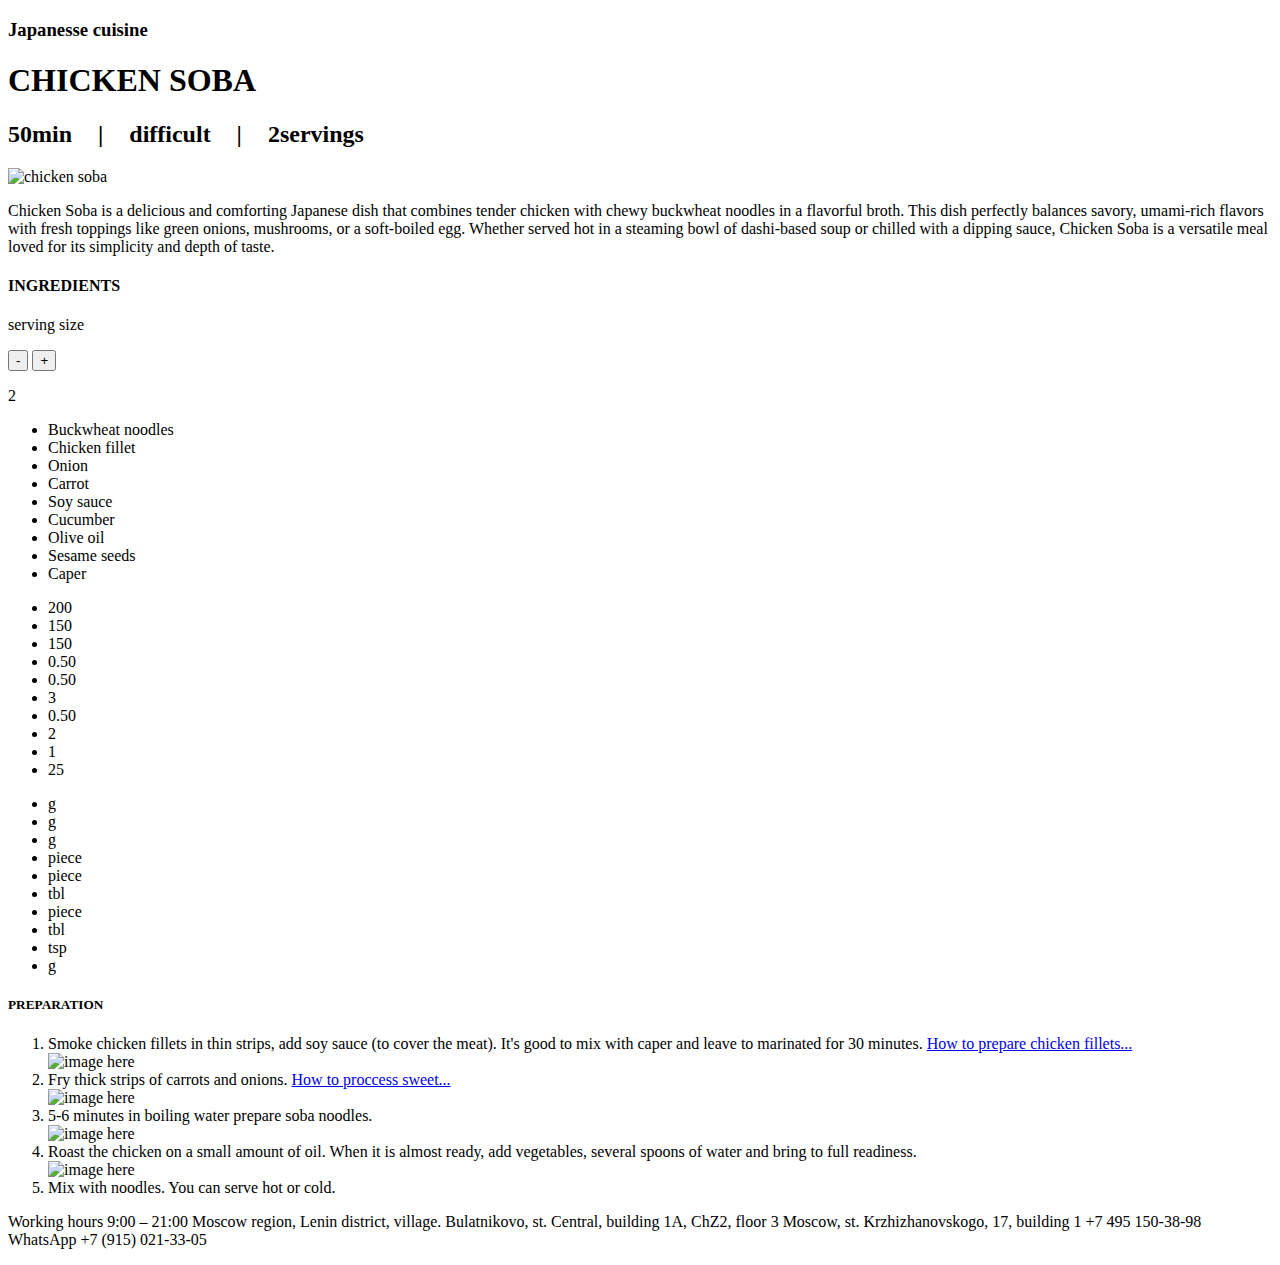
==== src/index.html @ 3eb95b31 "Update index.html" ====
<!DOCTYPE html>
<html lang="en">
<head>
	<meta charset="utf-8">
	<meta http-equiv="X-UA-Compatible" content="IE=edge">
	<meta name="viewport" content="width=device-width, initial-scale=1">
	<meta name="description" content="Chicken Soba is a delicious and comforting Japanese dish that combines tender chicken with chewy buckwheat" />
	<title>My Favorite Recipe</title>
</head>
<body>
	<h3>Japanesse cuisine</h3> <!-- This is not the main headline. I want this tertiary headline to appear above the main title but in a smaller size.-->
	<h1>CHICKEN SOBA</h1>
	<h2 style="word-spacing: 20px;"> 50min | difficult | 2servings </h2>
	<img src="https://img.hellofresh.com/f_auto,fl_lossy,q_auto,w_1200/hellofresh_s3/image/chicken-and-soba-noodle-salad-16a0a218.jpg" alt="chicken soba" width = "300" height="200">
		<p>Chicken Soba is a delicious and comforting Japanese dish that combines 
		tender chicken with chewy buckwheat noodles in a flavorful broth. 
		This dish perfectly balances savory, umami-rich flavors with fresh toppings 
		like green onions, mushrooms, or a soft-boiled egg. 
		Whether served hot in a steaming bowl of dashi-based soup or chilled with 
		a dipping sauce, Chicken Soba is a versatile meal loved for its simplicity 
		and depth of taste. 
		</p> <!-- this additional paragraph was generted with Chat GPT-->
		<h4> INGREDIENTS</h4>
		<p>serving size</p>
		<button> - </button>
		<button> + </button>
		<p> 2 </p> <!-- increasing and decreasing numbers depending on button input-->
		
		<div> <!-- I will use div to put the list of indredients and their amount side by side in css-->
			<ul>
				<li>Buckwheat noodles</li>
				<li>Chicken fillet</li>
				<li>Onion</li>
				<li>Carrot</li>
				<li>Soy sauce </li>
				<li>Cucumber</li>
				<li>Olive oil</li>
				<li>Sesame seeds</li>
				<li>Caper</li>
			</ul>
		</div>

		<div>
			<ul> <!-- I will figure out how to make increasing and decreasing numbers depending on serving size. JavaScript?-->
				<li>200</li>
				<li>150</li>
				<li>150</li>
				<li>0.50</li>
				<li>0.50</li>
				<li>3</li>
				<li>0.50</li>
				<li>2</li>
				<li>1</li>
				<li>25</li>
			</ul>
		</div>

		<div>
			<ul>
				<li>g</li>
				<li>g</li>
				<li>g</li>
				<li>piece</li>
				<li>piece</li>
				<li>tbl</li>
				<li>piece</li>
				<li>tbl</li>
				<li>tsp</li>
				<li>g</li>
			</ul>
		</div>

		<h5>PREPARATION</h5>
		<ol>
			<li>Smoke chicken fillets in thin strips, add soy sauce (to cover the meat). 
				It's good to mix with caper and leave to marinated for 30 minutes. 
				<a href="https://eda.ru/video/ptica-/kak-podgotovit-kurinoe-file-56">How to prepare chicken fillets...</a>
			</li>
			<img src="https://cdn-icons-png.freepik.com/256/9776/9776918.png?semt=ais_hybrid" alt="image here">

				<li>Fry thick strips of carrots and onions.
					<a href="https://eda.ru/video/ovoschi/kak-obrabotat-sladkij-perec-18">How to proccess sweet...</a>
				</li>
				<img src="https://cdn-icons-png.freepik.com/256/9776/9776918.png?semt=ais_hybrid" alt="image here">

					<li>5-6 minutes in boiling water prepare soba noodles.</li>
					<img src="https://cdn-icons-png.freepik.com/256/9776/9776918.png?semt=ais_hybrid" alt="image here">

						<li>Roast the chicken on a small amount of oil. When it is almost ready, add  vegetables, 
							several spoons of water and bring to full readiness.</li>
						<img src="https://cdn-icons-png.freepik.com/256/9776/9776918.png?semt=ais_hybrid" alt="image here">

							<li>Mix with noodles.  You can serve hot or cold.</li>
						</ol>

						<footer>
							<p>
								Working hours  9:00 – 21:00
								Moscow region, Lenin district, village. Bulatnikovo,
								st. Central, building 1A, ChZ2, floor 3
								Moscow, st. Krzhizhanovskogo, 17, building 1
								+7 495 150-38-98
								WhatsApp +7 (915) 021-33-05
							</p>
						</footer>
						
					</body>

				</html>
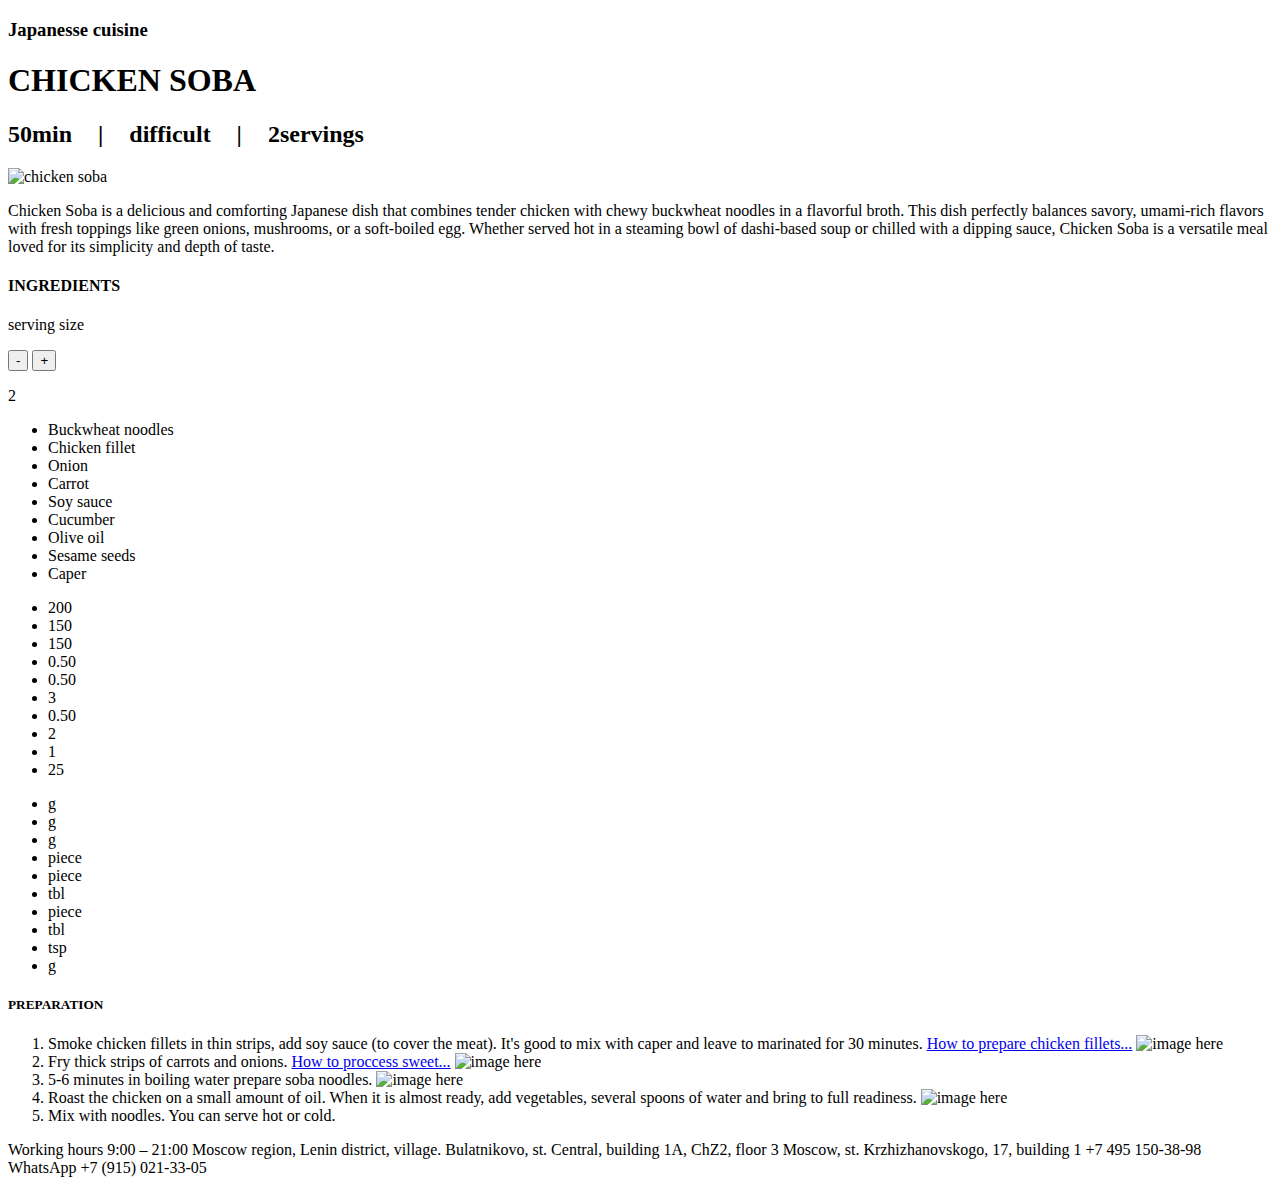
==== commit 4317615e: "fixed errors" ====
--- a/src/index.html
+++ b/src/index.html
@@ -75,21 +75,20 @@
 			<li>Smoke chicken fillets in thin strips, add soy sauce (to cover the meat). 
 				It's good to mix with caper and leave to marinated for 30 minutes. 
 				<a href="https://eda.ru/video/ptica-/kak-podgotovit-kurinoe-file-56">How to prepare chicken fillets...</a>
+				<img src="https://cdn-icons-png.freepik.com/256/9776/9776918.png?semt=ais_hybrid" alt="image here">
 			</li>
-			<img src="https://cdn-icons-png.freepik.com/256/9776/9776918.png?semt=ais_hybrid" alt="image here">
-
 				<li>Fry thick strips of carrots and onions.
 					<a href="https://eda.ru/video/ovoschi/kak-obrabotat-sladkij-perec-18">How to proccess sweet...</a>
+					<img src="https://cdn-icons-png.freepik.com/256/9776/9776918.png?semt=ais_hybrid" alt="image here">
 				</li>
-				<img src="https://cdn-icons-png.freepik.com/256/9776/9776918.png?semt=ais_hybrid" alt="image here">
-
-					<li>5-6 minutes in boiling water prepare soba noodles.</li>
-					<img src="https://cdn-icons-png.freepik.com/256/9776/9776918.png?semt=ais_hybrid" alt="image here">
+					<li>5-6 minutes in boiling water prepare soba noodles.
+						<img src="https://cdn-icons-png.freepik.com/256/9776/9776918.png?semt=ais_hybrid" alt="image here">
+					</li>
 
 						<li>Roast the chicken on a small amount of oil. When it is almost ready, add  vegetables, 
-							several spoons of water and bring to full readiness.</li>
-						<img src="https://cdn-icons-png.freepik.com/256/9776/9776918.png?semt=ais_hybrid" alt="image here">
-
+							several spoons of water and bring to full readiness.
+							<img src="https://cdn-icons-png.freepik.com/256/9776/9776918.png?semt=ais_hybrid" alt="image here">
+						</li>
 							<li>Mix with noodles.  You can serve hot or cold.</li>
 						</ol>
 
@@ -106,4 +105,4 @@
 						
 					</body>
 
-				</html>+				</html>
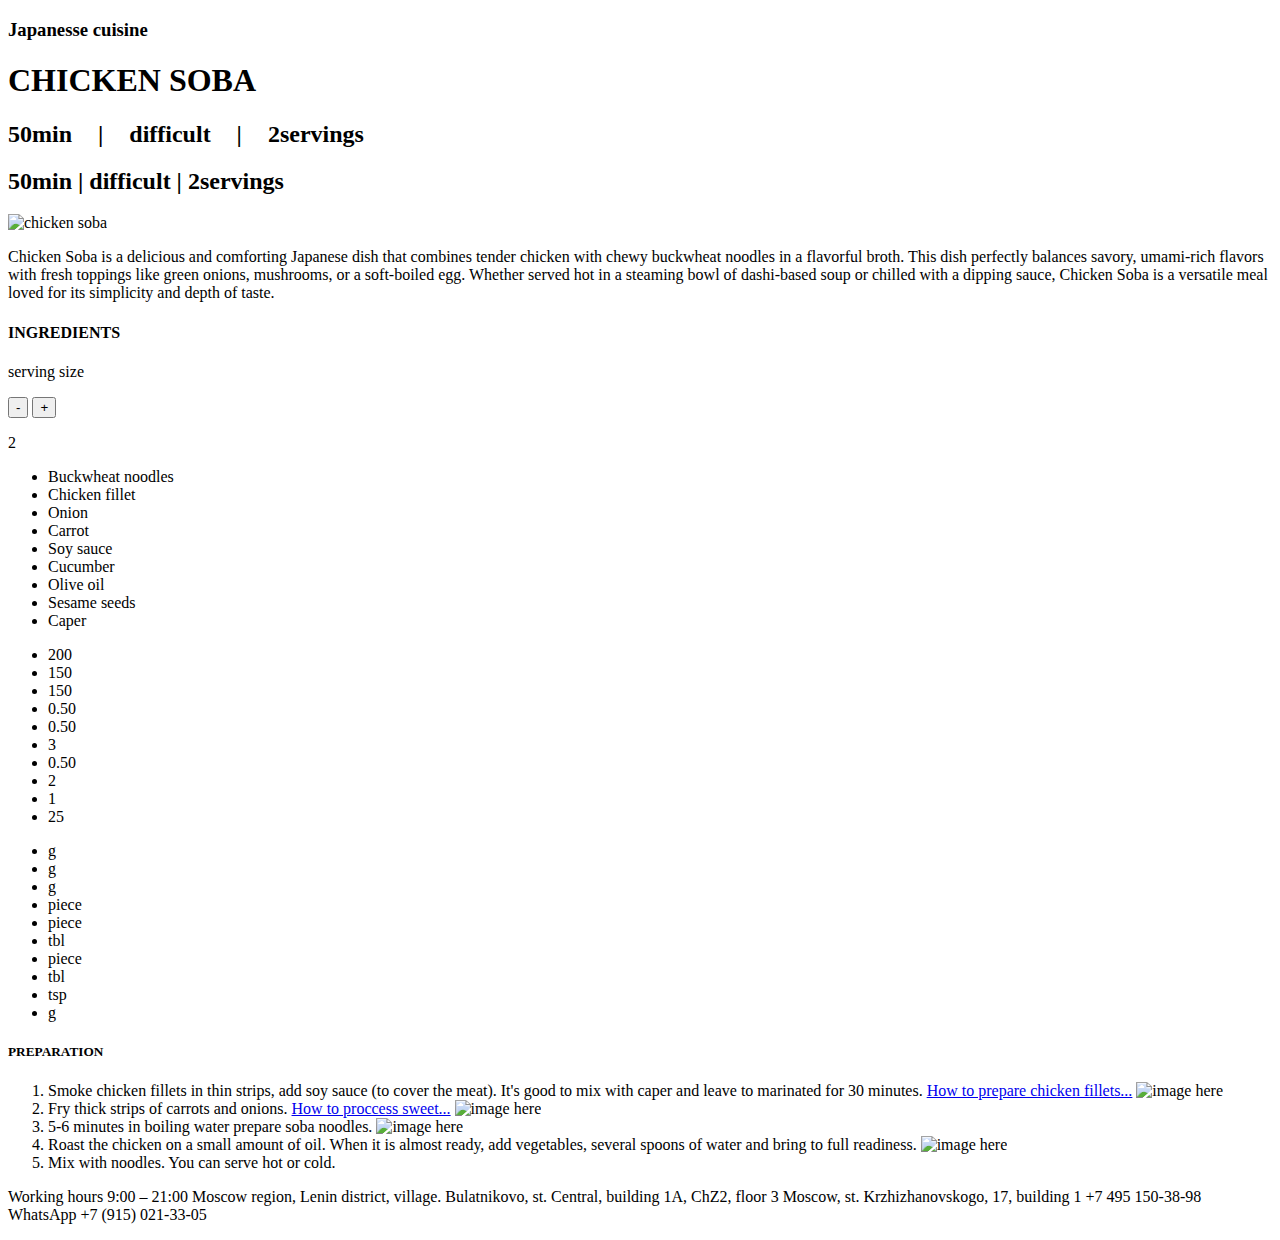
==== commit 0724b493: "css removed" ====
--- a/src/index.html
+++ b/src/index.html
@@ -6,11 +6,13 @@
 	<meta name="viewport" content="width=device-width, initial-scale=1">
 	<meta name="description" content="Chicken Soba is a delicious and comforting Japanese dish that combines tender chicken with chewy buckwheat" />
 	<title>My Favorite Recipe</title>
+	<title>CHICKEN SOBA</title>
 </head>
 <body>
 	<h3>Japanesse cuisine</h3> <!-- This is not the main headline. I want this tertiary headline to appear above the main title but in a smaller size.-->
 	<h1>CHICKEN SOBA</h1>
 	<h2 style="word-spacing: 20px;"> 50min | difficult | 2servings </h2>
+	<h2> 50min | difficult | 2servings </h2>
 	<img src="https://img.hellofresh.com/f_auto,fl_lossy,q_auto,w_1200/hellofresh_s3/image/chicken-and-soba-noodle-salad-16a0a218.jpg" alt="chicken soba" width = "300" height="200">
 		<p>Chicken Soba is a delicious and comforting Japanese dish that combines 
 		tender chicken with chewy buckwheat noodles in a flavorful broth. 
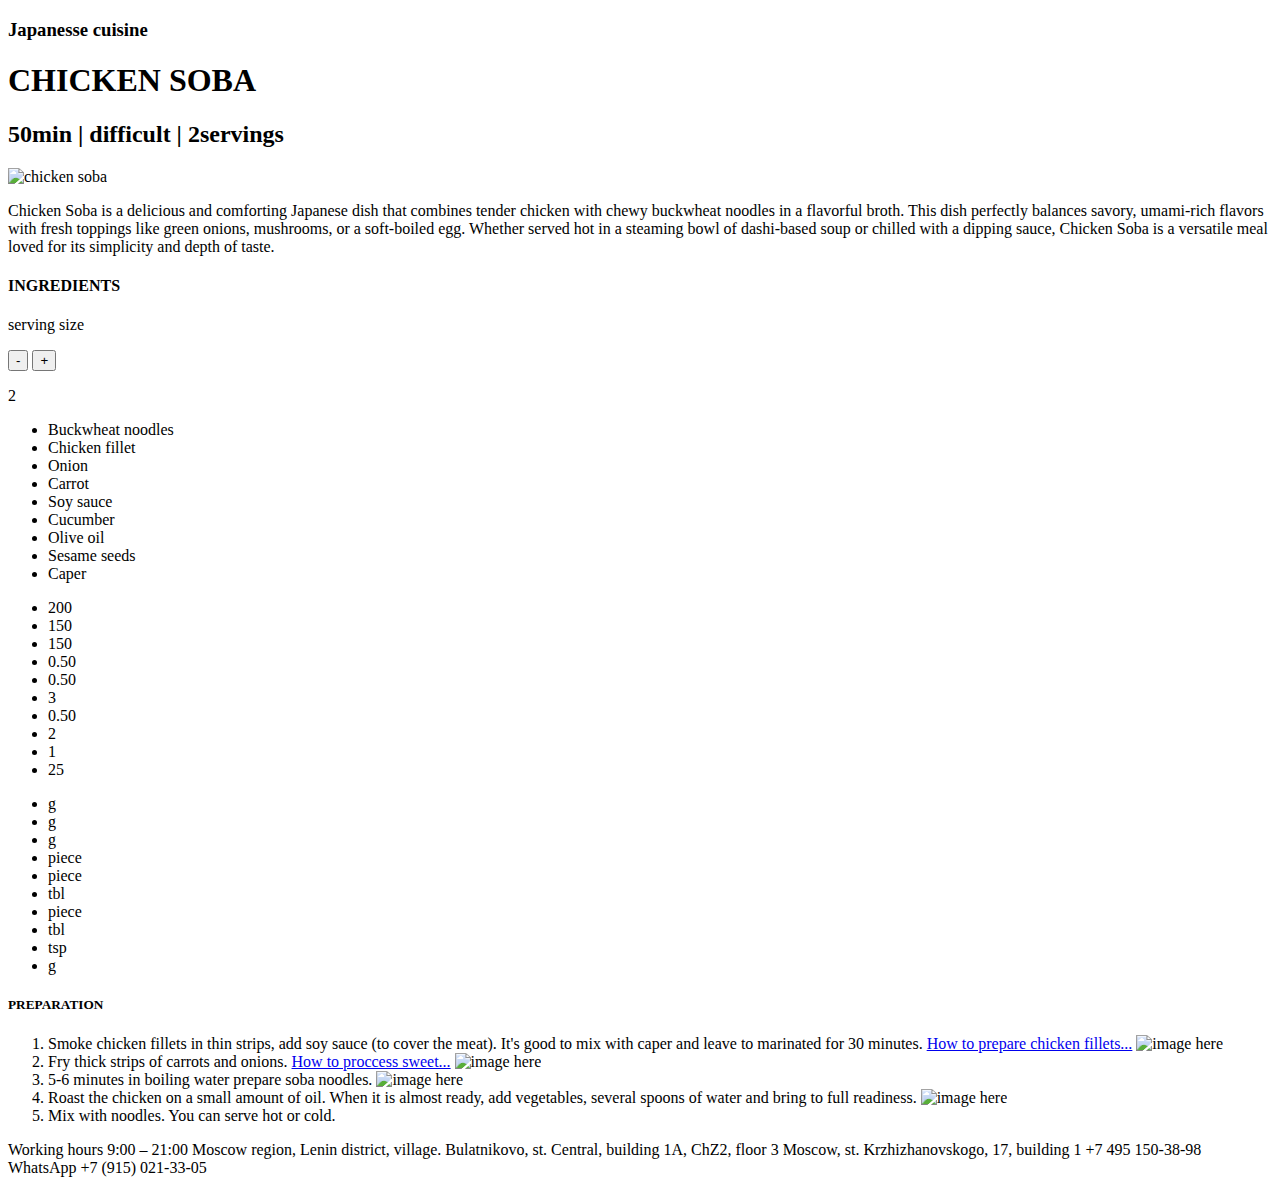
==== commit 77fc42da: "Update index.html" ====
--- a/src/index.html
+++ b/src/index.html
@@ -5,13 +5,11 @@
 	<meta http-equiv="X-UA-Compatible" content="IE=edge">
 	<meta name="viewport" content="width=device-width, initial-scale=1">
 	<meta name="description" content="Chicken Soba is a delicious and comforting Japanese dish that combines tender chicken with chewy buckwheat" />
-	<title>My Favorite Recipe</title>
 	<title>CHICKEN SOBA</title>
 </head>
 <body>
 	<h3>Japanesse cuisine</h3> <!-- This is not the main headline. I want this tertiary headline to appear above the main title but in a smaller size.-->
 	<h1>CHICKEN SOBA</h1>
-	<h2 style="word-spacing: 20px;"> 50min | difficult | 2servings </h2>
 	<h2> 50min | difficult | 2servings </h2>
 	<img src="https://img.hellofresh.com/f_auto,fl_lossy,q_auto,w_1200/hellofresh_s3/image/chicken-and-soba-noodle-salad-16a0a218.jpg" alt="chicken soba" width = "300" height="200">
 		<p>Chicken Soba is a delicious and comforting Japanese dish that combines 
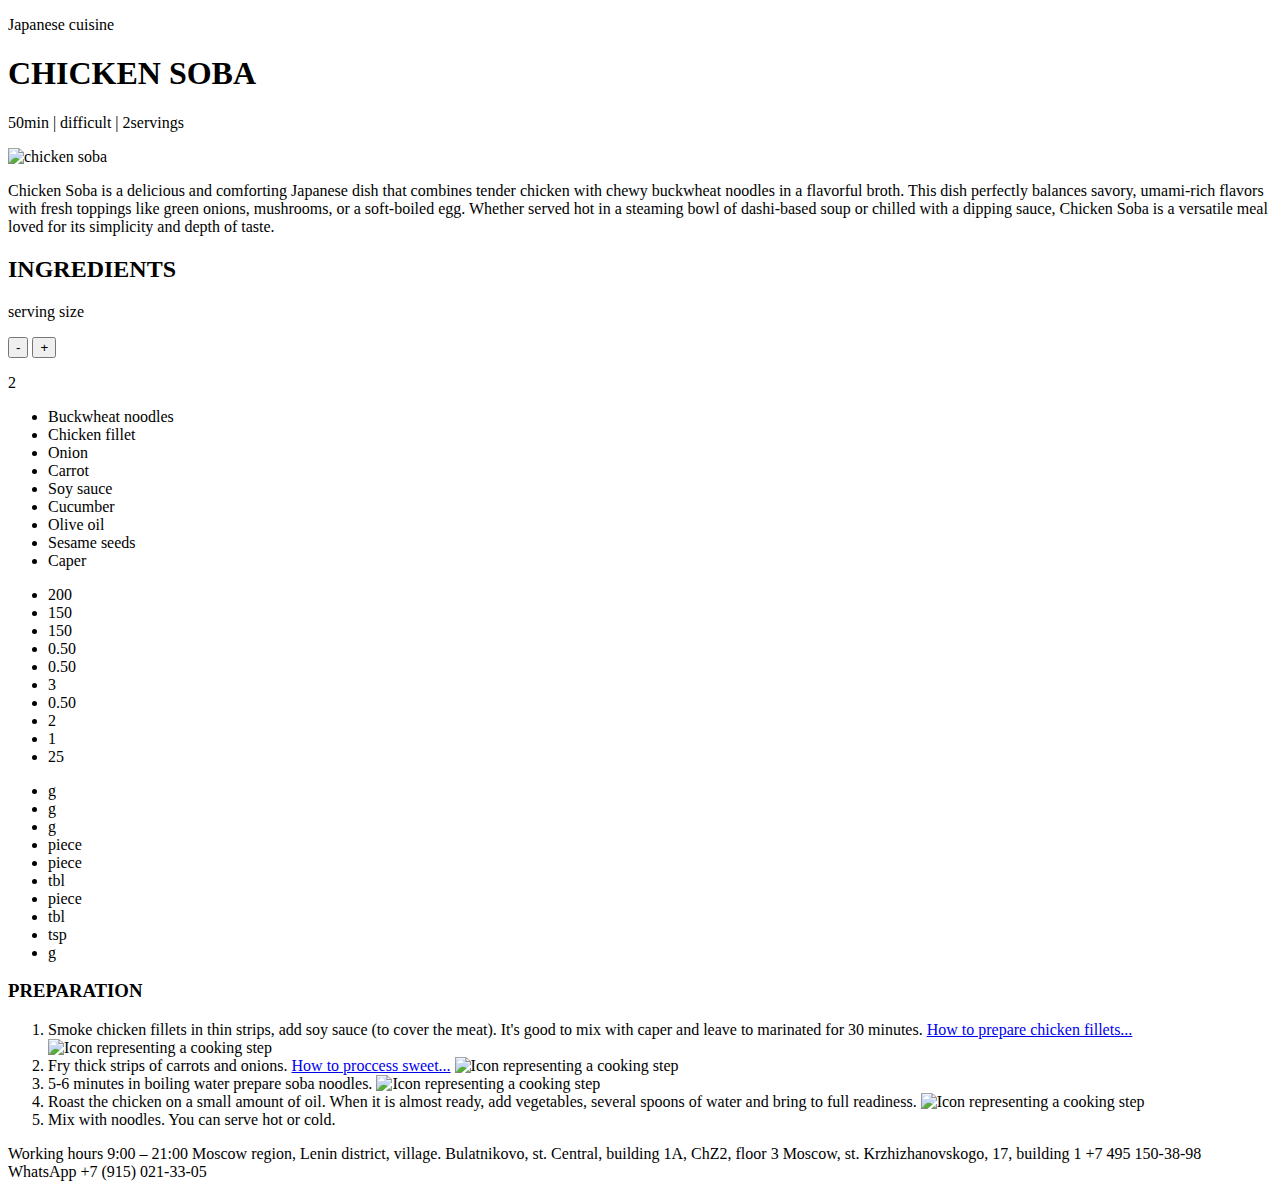
==== commit e1e1e5b2: "Update index.html" ====
--- a/src/index.html
+++ b/src/index.html
@@ -8,9 +8,9 @@
 	<title>CHICKEN SOBA</title>
 </head>
 <body>
-	<h3>Japanesse cuisine</h3> <!-- This is not the main headline. I want this tertiary headline to appear above the main title but in a smaller size.-->
+	<p>Japanese cuisine</p> <!-- This is not the main headline. I want this tertiary headline to appear above the main title but in a smaller size.-->
 	<h1>CHICKEN SOBA</h1>
-	<h2> 50min | difficult | 2servings </h2>
+	<p> 50min | difficult | 2servings </p>
 	<img src="https://img.hellofresh.com/f_auto,fl_lossy,q_auto,w_1200/hellofresh_s3/image/chicken-and-soba-noodle-salad-16a0a218.jpg" alt="chicken soba" width = "300" height="200">
 		<p>Chicken Soba is a delicious and comforting Japanese dish that combines 
 		tender chicken with chewy buckwheat noodles in a flavorful broth. 
@@ -20,7 +20,7 @@
 		a dipping sauce, Chicken Soba is a versatile meal loved for its simplicity 
 		and depth of taste. 
 		</p> <!-- this additional paragraph was generted with Chat GPT-->
-		<h4> INGREDIENTS</h4>
+		<h2> INGREDIENTS</h2>
 		<p>serving size</p>
 		<button> - </button>
 		<button> + </button>
@@ -70,24 +70,24 @@
 			</ul>
 		</div>
 
-		<h5>PREPARATION</h5>
+		<h3>PREPARATION</h3>
 		<ol>
 			<li>Smoke chicken fillets in thin strips, add soy sauce (to cover the meat). 
 				It's good to mix with caper and leave to marinated for 30 minutes. 
 				<a href="https://eda.ru/video/ptica-/kak-podgotovit-kurinoe-file-56">How to prepare chicken fillets...</a>
-				<img src="https://cdn-icons-png.freepik.com/256/9776/9776918.png?semt=ais_hybrid" alt="image here">
+				<img src="https://cdn-icons-png.freepik.com/256/9776/9776918.png?semt=ais_hybrid" alt="Icon representing a cooking step">
 			</li>
 				<li>Fry thick strips of carrots and onions.
 					<a href="https://eda.ru/video/ovoschi/kak-obrabotat-sladkij-perec-18">How to proccess sweet...</a>
-					<img src="https://cdn-icons-png.freepik.com/256/9776/9776918.png?semt=ais_hybrid" alt="image here">
+					<img src="https://cdn-icons-png.freepik.com/256/9776/9776918.png?semt=ais_hybrid" alt="Icon representing a cooking step">
 				</li>
 					<li>5-6 minutes in boiling water prepare soba noodles.
-						<img src="https://cdn-icons-png.freepik.com/256/9776/9776918.png?semt=ais_hybrid" alt="image here">
+						<img src="https://cdn-icons-png.freepik.com/256/9776/9776918.png?semt=ais_hybrid" alt="Icon representing a cooking step">
 					</li>
 
 						<li>Roast the chicken on a small amount of oil. When it is almost ready, add  vegetables, 
 							several spoons of water and bring to full readiness.
-							<img src="https://cdn-icons-png.freepik.com/256/9776/9776918.png?semt=ais_hybrid" alt="image here">
+							<img src="https://cdn-icons-png.freepik.com/256/9776/9776918.png?semt=ais_hybrid" alt="Icon representing a cooking step">
 						</li>
 							<li>Mix with noodles.  You can serve hot or cold.</li>
 						</ol>
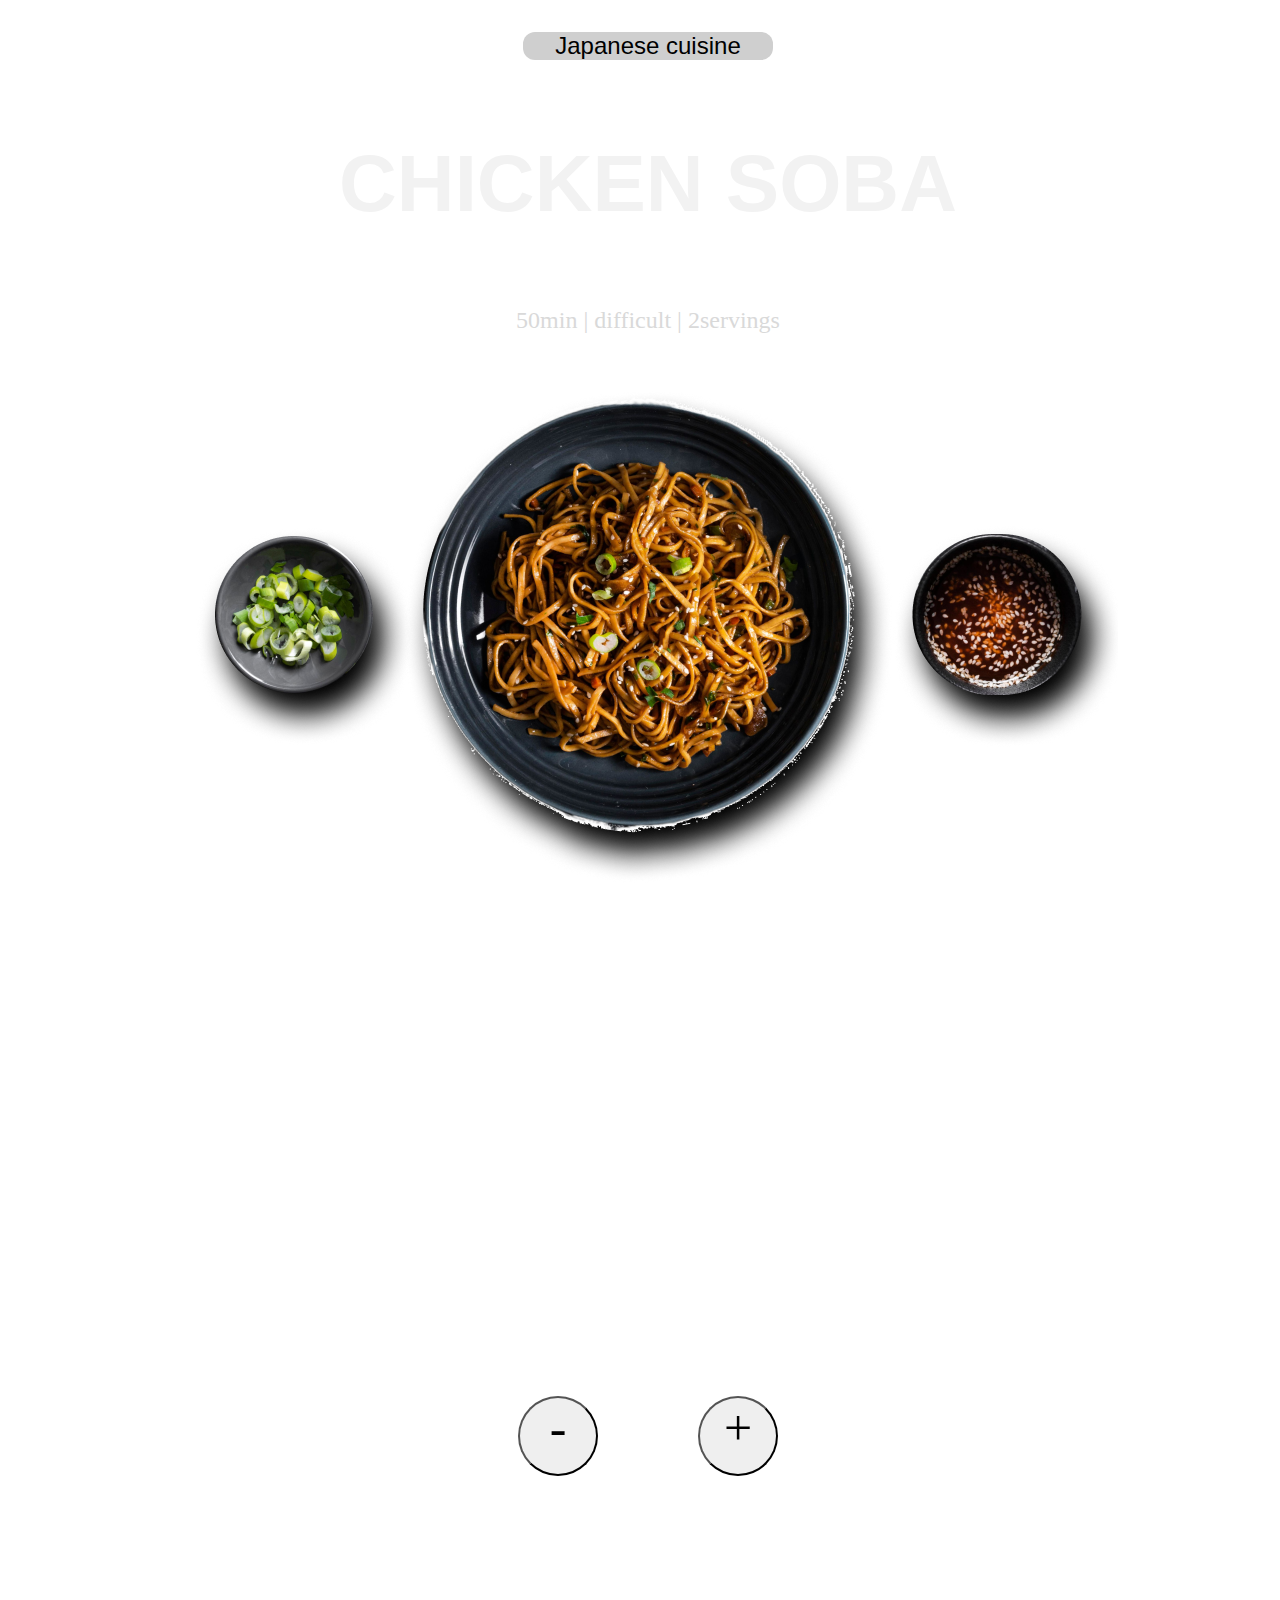
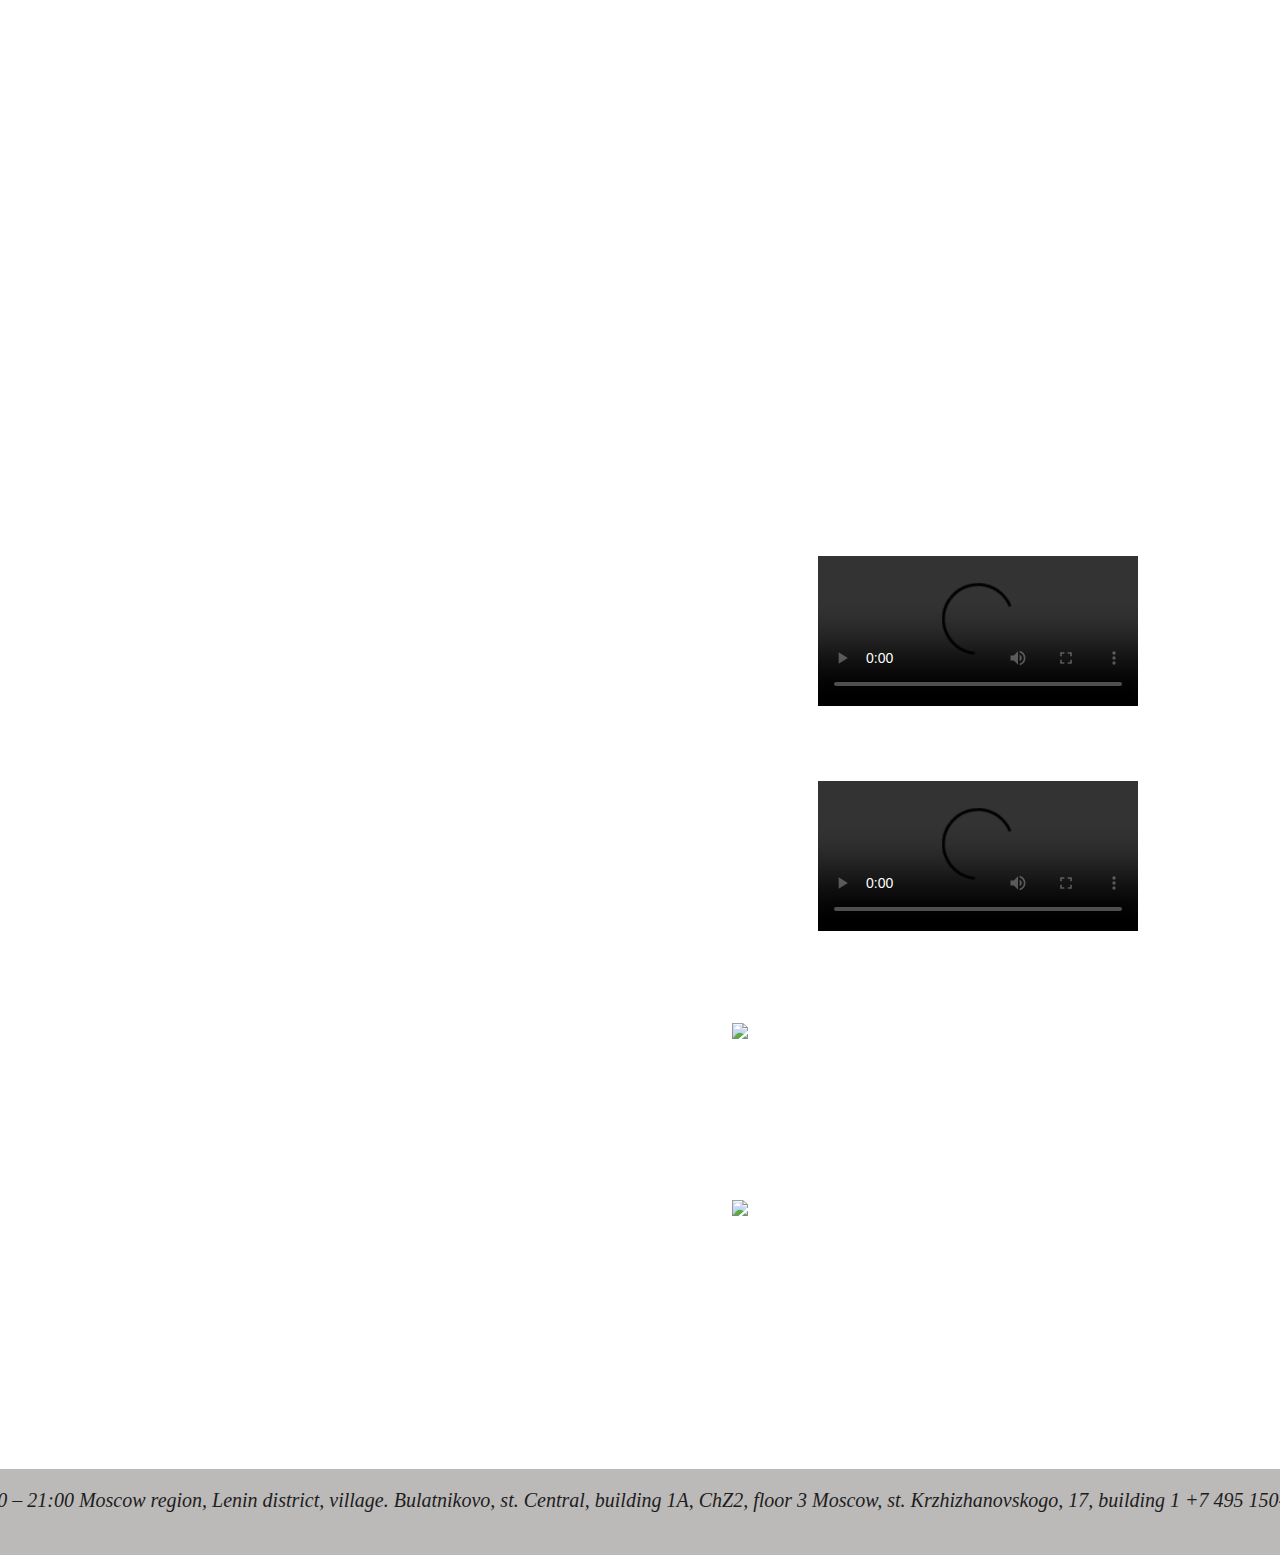
==== commit d21560db: "css" ====
--- a/src/index.html
+++ b/src/index.html
@@ -6,13 +6,15 @@
 	<meta name="viewport" content="width=device-width, initial-scale=1">
 	<meta name="description" content="Chicken Soba is a delicious and comforting Japanese dish that combines tender chicken with chewy buckwheat" />
 	<title>CHICKEN SOBA</title>
+	<link rel="stylesheet" href="css/style.css">
 </head>
-<body>
-	<p>Japanese cuisine</p> <!-- This is not the main headline. I want this tertiary headline to appear above the main title but in a smaller size.-->
-	<h1>CHICKEN SOBA</h1>
-	<p> 50min | difficult | 2servings </p>
-	<img src="https://img.hellofresh.com/f_auto,fl_lossy,q_auto,w_1200/hellofresh_s3/image/chicken-and-soba-noodle-salad-16a0a218.jpg" alt="chicken soba" width = "300" height="200">
-		<p>Chicken Soba is a delicious and comforting Japanese dish that combines 
+
+<body class = "landing-page-background">
+	<p class="food-category">Japanese cuisine</p> <!-- This is not the main headline. I want this tertiary headline to appear above the main title but in a smaller size.-->
+	<h1 class="main-title">CHICKEN SOBA</h1>
+	<p class="recipe-details"> 50min | difficult | 2servings </p>
+	<img class="dish-image" src="images/dish-image.png"/>
+		<p class="recipe-description">Chicken Soba | is a delicious and comforting Japanese dish that combines 
 		tender chicken with chewy buckwheat noodles in a flavorful broth. 
 		This dish perfectly balances savory, umami-rich flavors with fresh toppings 
 		like green onions, mushrooms, or a soft-boiled egg. 
@@ -20,13 +22,16 @@
 		a dipping sauce, Chicken Soba is a versatile meal loved for its simplicity 
 		and depth of taste. 
 		</p> <!-- this additional paragraph was generted with Chat GPT-->
-		<h2> INGREDIENTS</h2>
-		<p>serving size</p>
-		<button> - </button>
-		<button> + </button>
-		<p> 2 </p> <!-- increasing and decreasing numbers depending on button input-->
-		
-		<div> <!-- I will use div to put the list of indredients and their amount side by side in css-->
+		<h2 class="ingredients-title"> INGREDIENTS</h2>
+		<p class="serving-size-label">serving size</p>
+
+		<div class="serving-size-button">
+		<button class="button-decrement"> - </button>
+		<p class="serving-size-value"> 2 </p> <!-- increasing and decreasing numbers depending on button input-->
+		<button class="button-increment"> + </button>
+		</div>
+
+		<div class="ingredients_list"> <!-- I will use div to put the list of indredients and their amount side by side in css-->
 			<ul>
 				<li>Buckwheat noodles</li>
 				<li>Chicken fillet</li>
@@ -38,9 +43,7 @@
 				<li>Sesame seeds</li>
 				<li>Caper</li>
 			</ul>
-		</div>
-
-		<div>
+		
 			<ul> <!-- I will figure out how to make increasing and decreasing numbers depending on serving size. JavaScript?-->
 				<li>200</li>
 				<li>150</li>
@@ -53,9 +56,7 @@
 				<li>1</li>
 				<li>25</li>
 			</ul>
-		</div>
-
-		<div>
+	
 			<ul>
 				<li>g</li>
 				<li>g</li>
@@ -70,8 +71,57 @@
 			</ul>
 		</div>
 
-		<h3>PREPARATION</h3>
-		<ol>
+		<h3 class="preparation-title">PREPARATION</h3>
+		
+		<ol class="preparation-steps">
+			<li class="prep-item">
+			  <p class="recipe-instruction">
+				Smoke chicken fillets in thin strips, add soy sauce (to cover the meat). It's good to mix with caper and marinate for 30 minutes.
+			  </p>
+			  <p class="video-section">
+				<video controls width="320">
+				  <source src="https://eda.ru/video/ptica-/kak-podgotovit-kurinoe-file-56" type="video/mp4">
+				  Your browser does not support the video tag.
+				</video>
+			  </p>
+			</li>
+			<li class="prep-item">
+			  <p class="recipe-instruction">
+				Fry thick strips of carrots and onions.
+			  </p>
+			  <p class="video-section">
+				<video controls width="320">
+				  <source src="https://eda.ru/video/ovoschi/kak-obrabotat-sladkij-perec-18" type="video/mp4">
+				  Your browser does not support the video tag.
+				</video>
+			  </p>
+			</li>
+			<li class="prep-item">
+			  <p class="recipe-instruction">
+				5-6 minutes in boiling water prepare soba noodles.
+			  </p>
+			  <p class="video-section">
+				<img src="https://cdn-icons-png.freepik.com/256/9776/9776918.png?semt=ais_hybrid" alt="Icon representing a cooking step">
+			  </p>
+			</li>
+			<li class="prep-item">
+			  <p class="recipe-instruction">
+				Roast the chicken on a small amount of oil. When it is almost ready, add vegetables, several spoons of water and bring to full readiness.
+			  </p>
+			  <p class="video-section">
+				<img src="https://cdn-icons-png.freepik.com/256/9776/9776918.png?semt=ais_hybrid" alt="Icon representing a cooking step">
+			  </p>
+			</li>
+			<li class="prep-item">
+			  <p class="recipe-instruction">
+				Mix with noodles. You can serve hot or cold.
+			  </p>
+			  <!-- No video for this step -->
+			</li>
+		  </ol>
+
+<!-- 
+		<ol class="preparation-steps">
 			<li>Smoke chicken fillets in thin strips, add soy sauce (to cover the meat). 
 				It's good to mix with caper and leave to marinated for 30 minutes. 
 				<a href="https://eda.ru/video/ptica-/kak-podgotovit-kurinoe-file-56">How to prepare chicken fillets...</a>
@@ -91,8 +141,8 @@
 						</li>
 							<li>Mix with noodles.  You can serve hot or cold.</li>
 						</ol>
-
-						<footer>
+-->
+						<footer class="footer-info">
 							<p>
 								Working hours  9:00 – 21:00
 								Moscow region, Lenin district, village. Bulatnikovo,
@@ -100,7 +150,7 @@
 								Moscow, st. Krzhizhanovskogo, 17, building 1
 								+7 495 150-38-98
 								WhatsApp +7 (915) 021-33-05
-							</p>
+							</p> 
 						</footer>
 						
 					</body>
--- a/src/css/style.css
+++ b/src/css/style.css
@@ -0,0 +1,193 @@
+@media screen and (width >= 320px) {
+	#some-id {
+		color: red;
+	}
+}
+
+@media screen and (width >= 500px) {
+	#some-id {
+		color: red;
+	}
+}
+
+.landing-page-background {
+    width: 1280px; 
+    height: 1450px; 
+    display: flex;
+    flex-direction: column;
+    align-items: center;
+    background-image: url("../images/background-imageg.png");
+  }
+
+.food-category{
+    width: 250px; 
+    height: 45px; 
+    border-radius: 12px;
+    justify-content: center; 
+    display: inline-flex;
+	color: black;
+    font-family: "Comic Sans MS", sans-serif;
+	font-size: 24px;
+	font-weight: 400;
+    background-color: #cfcfcf; 
+}
+
+.main-title{
+    color: #F2F2F2;
+    font-size: 80px;
+    font-family: Comic Sans MS, sans-serif;
+    font-weight: 700;	
+}
+
+
+.recipe-details{
+    width: 450px; 
+    justify-content: center; 
+    display: inline-flex;
+    color: #D9D9D9;
+    font-size: 24px;
+    font-family: Comic Sans MS;
+    font-weight: 400;
+    word-wrap: break-word;
+}
+
+
+.dish-image{
+    width: 940px; 
+    height: 526px;
+}
+
+.recipe-description{
+    width: 940px;
+    justify-content: center; 
+    display: inline-flex;    
+    color: white;
+    font-size: 30px;
+    font-family: Comic Sans MS;
+    font-weight: 400;
+    word-wrap: break-word;
+}
+
+.ingredients-title{
+    color: white;
+    font-size: 55px;
+    font-family: Comic Sans MS;
+    font-weight: 400;
+    word-wrap: break-word;
+
+}
+
+.serving-size-label{
+    word-wrap: break-word;
+    color: white;
+    font-size: 30px;
+    font-family: Comic Sans MS;
+    font-weight: 400;
+    word-wrap: break-word;
+}
+
+.serving-size-button{
+    display:flex;
+    flex-direction: row;
+    gap:40px;
+}
+
+
+.button-decrement{
+    width: 80px; 
+    height: 80px; 
+    border-radius:40px;
+    justify-content:space-around; 
+    display: inline-flex;
+    color: black;
+    font-size: 50px;
+    font-family: Comic Sans MS;
+    font-weight: 400;
+}
+
+.button-increment{
+    width: 80px; 
+    height: 80px; 
+    border-radius:40px;
+    justify-content:space-around; 
+    display: inline-flex;
+    color: black;
+    font-size: 50px;
+    font-family: Comic Sans MS;
+    font-weight: 400;
+}
+
+.serving-size-value{
+    color: white;
+    font-size: 40px;
+    font-family: Comic Sans MS;
+    font-weight: 400;
+    word-wrap: break-word;
+}
+
+.ingredients_list{
+    display:flex;
+    flex-direction: row;
+    gap: 150px;
+    width: 940px; 
+    color: white;
+    font-size: 30px;
+    font-family: Comic Sans MS;
+    font-weight: 400;
+}
+
+
+.preparation-title{
+    text-align: center;
+    color: white;
+    font-size: 55px;
+    font-family: Comic Sans MS;
+    font-weight: 400;
+    word-wrap: break-word;
+}
+
+
+.preparation-steps {
+    width:940px;
+    color: white;
+    font-size: 30px;
+    font-family: Comic Sans MS;
+    font-weight: 400;
+  }
+  
+  .prep-item {
+    display: flex;
+    justify-content: space-between;
+    align-items: center;
+    margin-bottom: 15px;
+  }
+  
+  .recipe-instruction {
+    flex: 1;
+    margin-right: 10px;
+  }
+  
+  .video-section {
+    display: flex;
+    flex-direction: column;
+    align-items: flex-end;
+    text-align: right;
+  }
+  
+
+
+
+  .footer-info{
+	width: 1600px; 
+	height: 537px; 
+    justify-content: center; 
+	background: #BCB9B9; 
+	justify-content: center; 
+	align-items: center; 
+	color: #1d1d1d; 
+	font-size: 20px; 
+	font-family: Comic Sans MS; 
+	font-style: italic; 
+	font-weight: 400; 
+	word-wrap: break-word;
+}
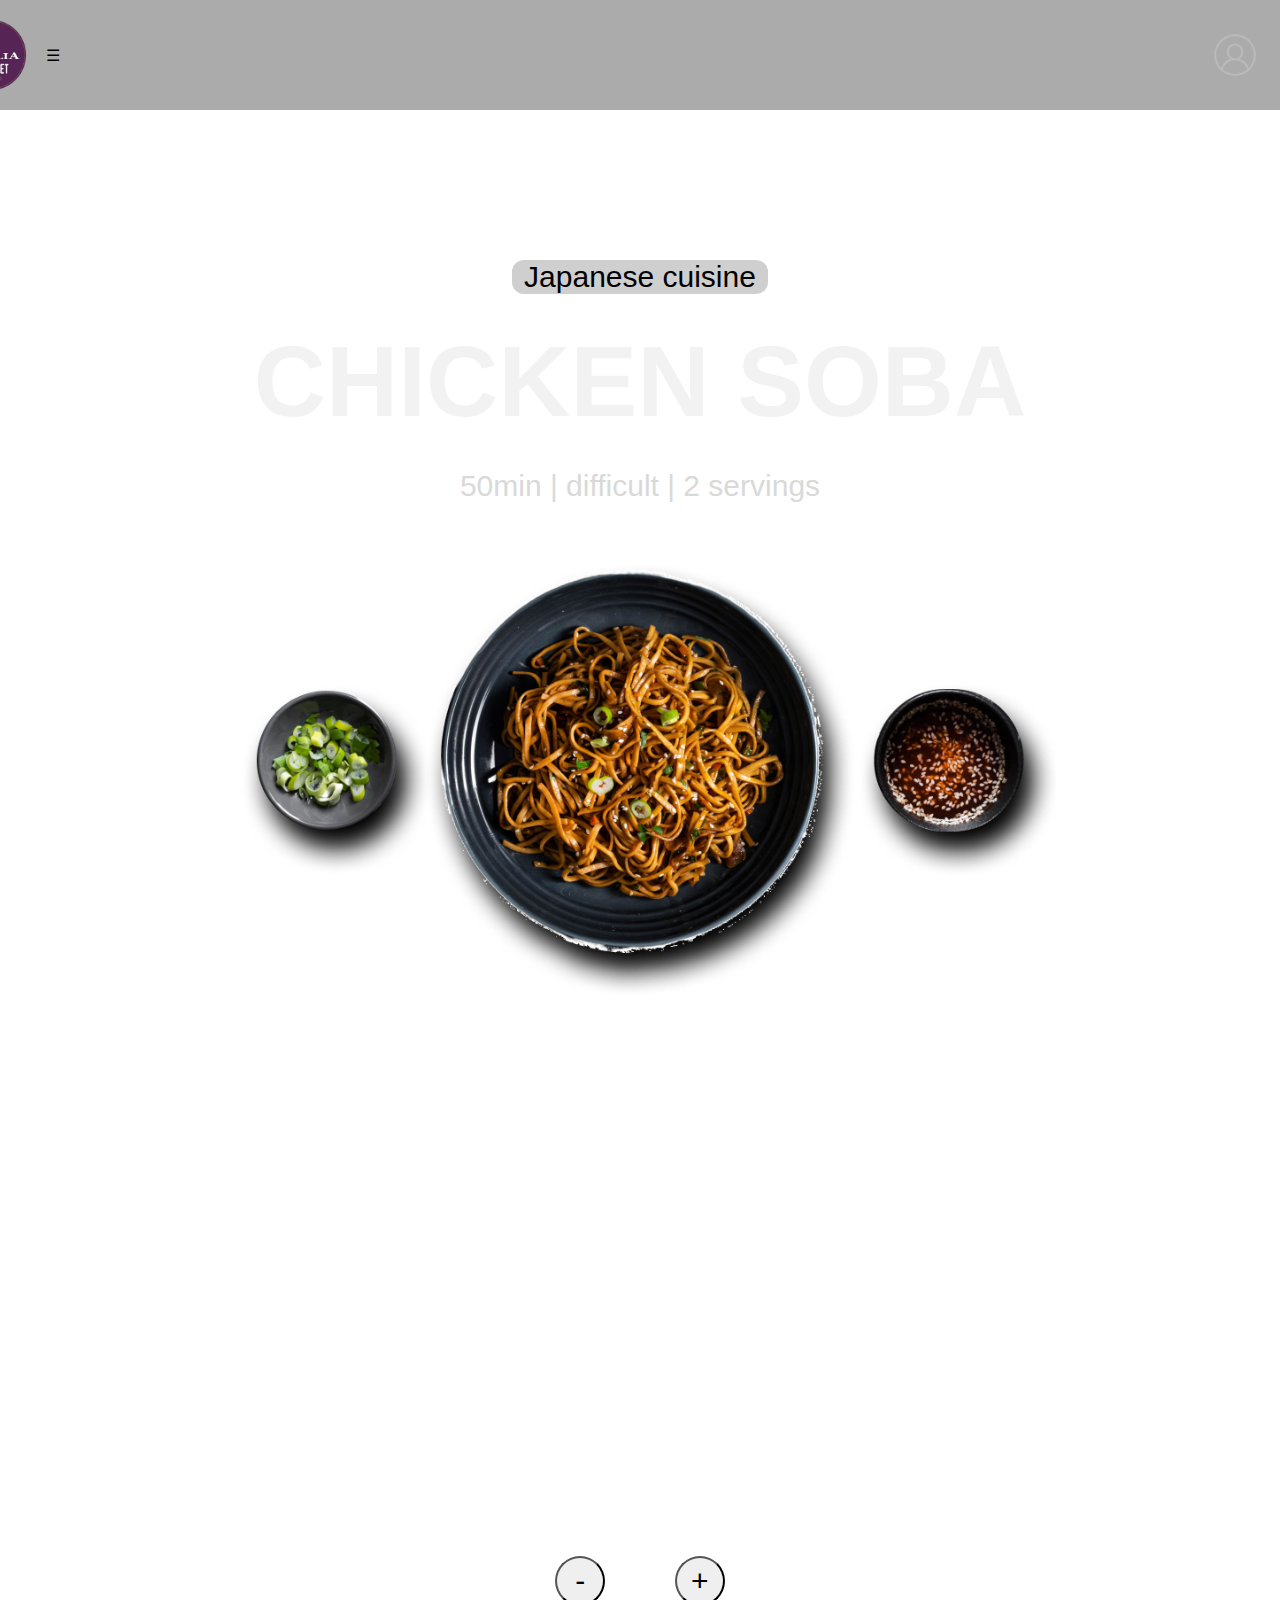
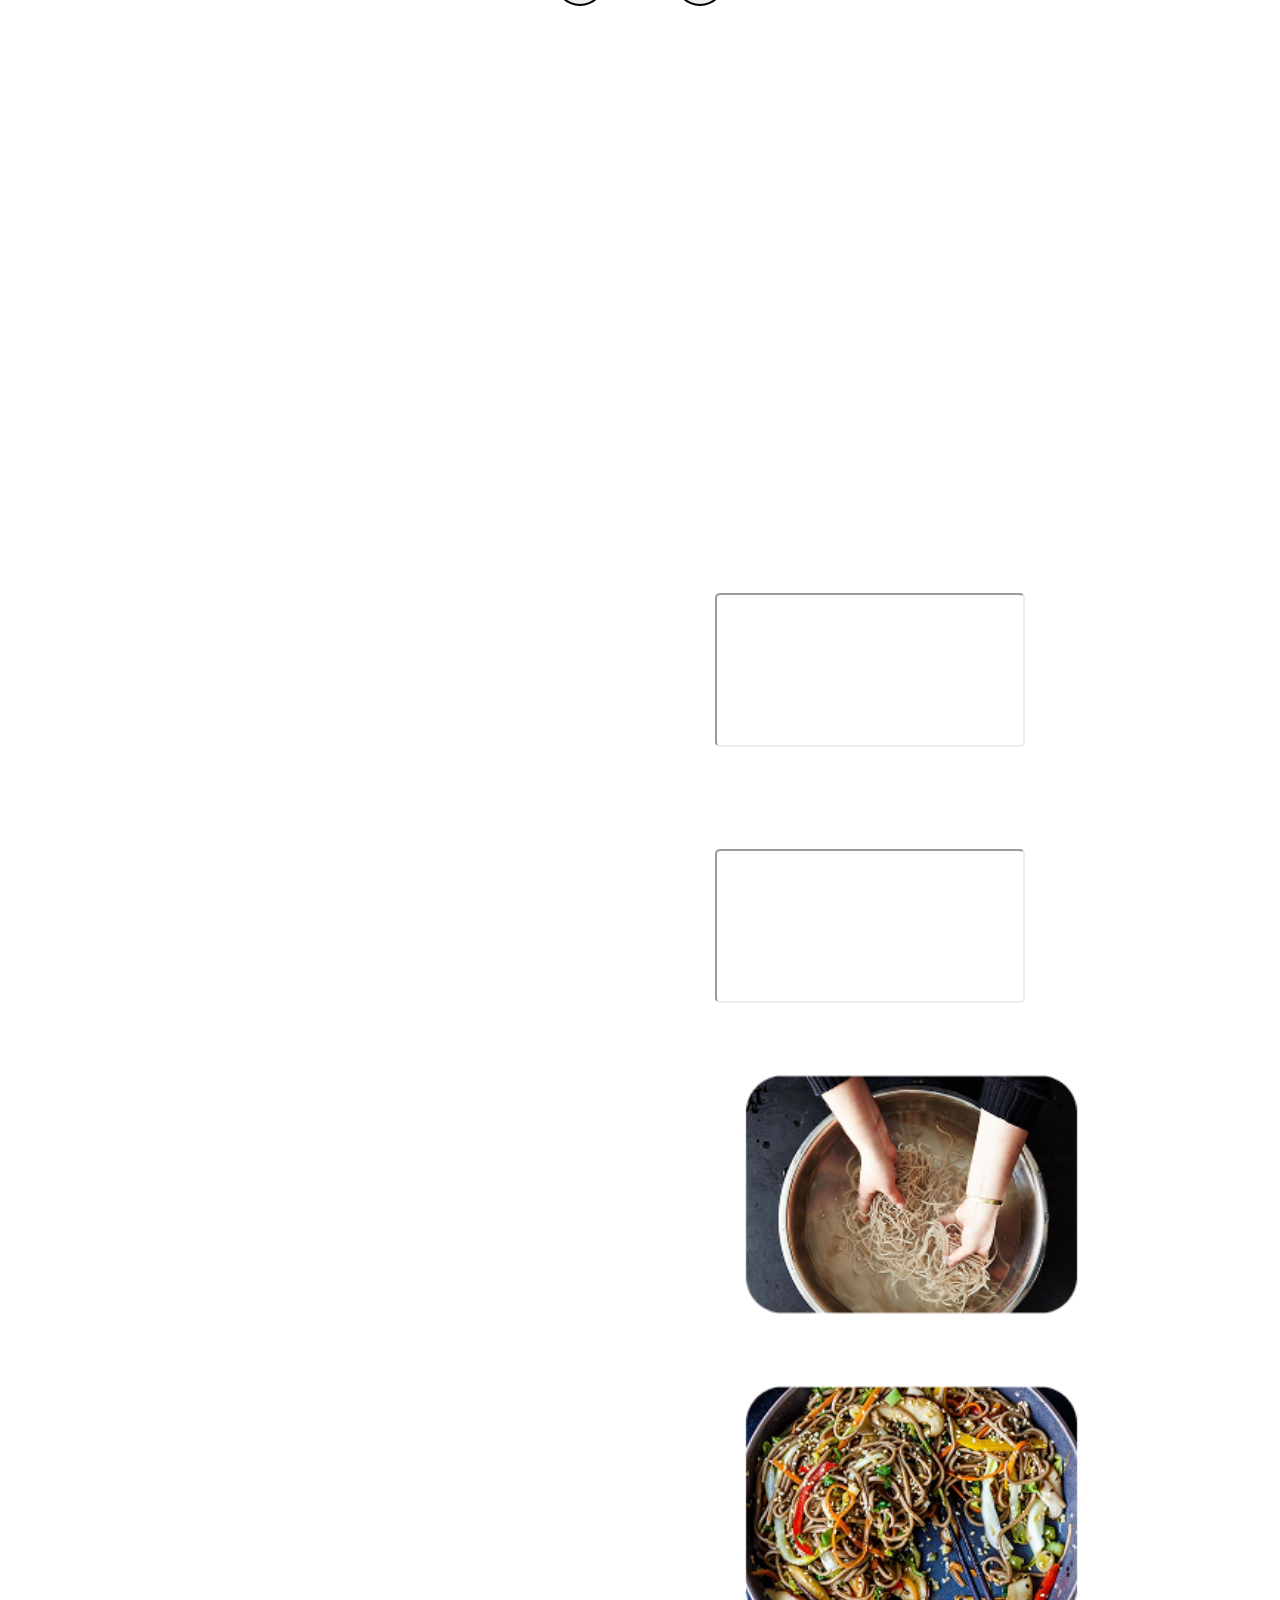
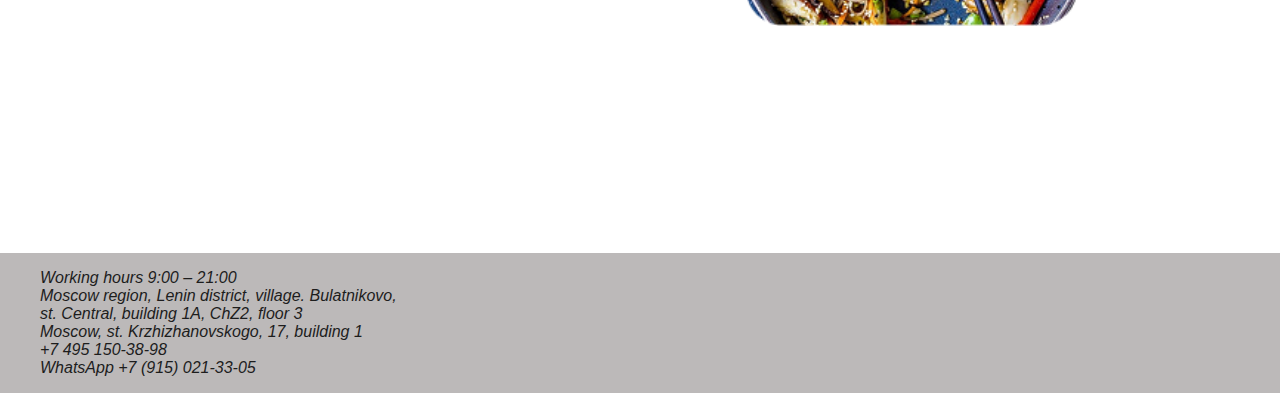
==== commit 6a99656f: "css edited" ====
--- a/src/index.html
+++ b/src/index.html
@@ -9,10 +9,26 @@
 	<link rel="stylesheet" href="css/style.css">
 </head>
 
-<body class = "landing-page-background">
+<body>
+
+	<header class="navbar">
+		<nav>
+			<img src="images/logo.png" alt="Logo" class="logo">
+			<span class="hamburger">&#9776;</span>
+			<img src="images/profile-icon.png" alt="Profile" class="profile-icon">
+			<select class="language-select">
+				<option value="en">EN</option>
+				<option value="jp">JP</option>
+			</select>
+		</nav>
+	</header>
+	
+
+	
+
 	<p class="food-category">Japanese cuisine</p> <!-- This is not the main headline. I want this tertiary headline to appear above the main title but in a smaller size.-->
-	<h1 class="main-title">CHICKEN SOBA</h1>
-	<p class="recipe-details"> 50min | difficult | 2servings </p>
+	<h1>CHICKEN SOBA</h1>
+	<p class="recipe-details"> 50min | difficult | 2 servings </p>
 	<img class="dish-image" src="images/dish-image.png"/>
 		<p class="recipe-description">Chicken Soba | is a delicious and comforting Japanese dish that combines 
 		tender chicken with chewy buckwheat noodles in a flavorful broth. 
@@ -22,7 +38,7 @@
 		a dipping sauce, Chicken Soba is a versatile meal loved for its simplicity 
 		and depth of taste. 
 		</p> <!-- this additional paragraph was generted with Chat GPT-->
-		<h2 class="ingredients-title"> INGREDIENTS</h2>
+		<h2> INGREDIENTS</h2>
 		<p class="serving-size-label">serving size</p>
 
 		<div class="serving-size-button">
@@ -47,7 +63,6 @@
 			<ul> <!-- I will figure out how to make increasing and decreasing numbers depending on serving size. JavaScript?-->
 				<li>200</li>
 				<li>150</li>
-				<li>150</li>
 				<li>0.50</li>
 				<li>0.50</li>
 				<li>3</li>
@@ -60,7 +75,6 @@
 			<ul>
 				<li>g</li>
 				<li>g</li>
-				<li>g</li>
 				<li>piece</li>
 				<li>piece</li>
 				<li>tbl</li>
@@ -71,86 +85,56 @@
 			</ul>
 		</div>
 
-		<h3 class="preparation-title">PREPARATION</h3>
+		<h3>PREPARATION</h3>
 		
 		<ol class="preparation-steps">
 			<li class="prep-item">
-			  <p class="recipe-instruction">
+			  <p class="recipe-instruction-column">
 				Smoke chicken fillets in thin strips, add soy sauce (to cover the meat). It's good to mix with caper and marinate for 30 minutes.
 			  </p>
-			  <p class="video-section">
-				<video controls width="320">
-				  <source src="https://eda.ru/video/ptica-/kak-podgotovit-kurinoe-file-56" type="video/mp4">
-				  Your browser does not support the video tag.
-				</video>
+			  <p class="visuals-column">
+				<iframe src="https://www.youtube.com/embed/ymZlw8FyowU"></iframe>
 			  </p>
 			</li>
 			<li class="prep-item">
-			  <p class="recipe-instruction">
+			  <p class="recipe-instruction-column">
 				Fry thick strips of carrots and onions.
 			  </p>
-			  <p class="video-section">
-				<video controls width="320">
-				  <source src="https://eda.ru/video/ovoschi/kak-obrabotat-sladkij-perec-18" type="video/mp4">
-				  Your browser does not support the video tag.
-				</video>
+			  <p class="visuals-column">
+					<iframe src="https://www.youtube.com/embed/xqTok3t1rFw"></iframe>
 			  </p>
 			</li>
 			<li class="prep-item">
-			  <p class="recipe-instruction">
+			  <p class="recipe-instruction-column">
 				5-6 minutes in boiling water prepare soba noodles.
 			  </p>
-			  <p class="video-section">
-				<img src="https://cdn-icons-png.freepik.com/256/9776/9776918.png?semt=ais_hybrid" alt="Icon representing a cooking step">
+			  <p class="visuals-column">
+				<img src="images/noodles.png">
 			  </p>
 			</li>
 			<li class="prep-item">
-			  <p class="recipe-instruction">
+			  <p class="recipe-instruction-column">
 				Roast the chicken on a small amount of oil. When it is almost ready, add vegetables, several spoons of water and bring to full readiness.
 			  </p>
-			  <p class="video-section">
-				<img src="https://cdn-icons-png.freepik.com/256/9776/9776918.png?semt=ais_hybrid" alt="Icon representing a cooking step">
+			  <p class="visuals-column">
+				<img src="images/full-dish.png">
 			  </p>
 			</li>
 			<li class="prep-item">
-			  <p class="recipe-instruction">
+			  <p class="recipe-instruction-column">
 				Mix with noodles. You can serve hot or cold.
 			  </p>
-			  <!-- No video for this step -->
 			</li>
 		  </ol>
-
-<!-- 
-		<ol class="preparation-steps">
-			<li>Smoke chicken fillets in thin strips, add soy sauce (to cover the meat). 
-				It's good to mix with caper and leave to marinated for 30 minutes. 
-				<a href="https://eda.ru/video/ptica-/kak-podgotovit-kurinoe-file-56">How to prepare chicken fillets...</a>
-				<img src="https://cdn-icons-png.freepik.com/256/9776/9776918.png?semt=ais_hybrid" alt="Icon representing a cooking step">
-			</li>
-				<li>Fry thick strips of carrots and onions.
-					<a href="https://eda.ru/video/ovoschi/kak-obrabotat-sladkij-perec-18">How to proccess sweet...</a>
-					<img src="https://cdn-icons-png.freepik.com/256/9776/9776918.png?semt=ais_hybrid" alt="Icon representing a cooking step">
-				</li>
-					<li>5-6 minutes in boiling water prepare soba noodles.
-						<img src="https://cdn-icons-png.freepik.com/256/9776/9776918.png?semt=ais_hybrid" alt="Icon representing a cooking step">
-					</li>
-
-						<li>Roast the chicken on a small amount of oil. When it is almost ready, add  vegetables, 
-							several spoons of water and bring to full readiness.
-							<img src="https://cdn-icons-png.freepik.com/256/9776/9776918.png?semt=ais_hybrid" alt="Icon representing a cooking step">
-						</li>
-							<li>Mix with noodles.  You can serve hot or cold.</li>
-						</ol>
--->
 						<footer class="footer-info">
-							<p>
-								Working hours  9:00 – 21:00
-								Moscow region, Lenin district, village. Bulatnikovo,
-								st. Central, building 1A, ChZ2, floor 3
-								Moscow, st. Krzhizhanovskogo, 17, building 1
-								+7 495 150-38-98
-								WhatsApp +7 (915) 021-33-05
-							</p> 
+							<ul>
+								<li>Working hours  9:00 – 21:00</li>
+								<li>Moscow region, Lenin district, village. Bulatnikovo,</li>
+								<li>st. Central, building 1A, ChZ2, floor 3</li>
+								<li>Moscow, st. Krzhizhanovskogo, 17, building 1</li>
+								<li>+7 495 150-38-98</li>
+								<li>WhatsApp +7 (915) 021-33-05</li>
+							</ul> 
 						</footer>
 						
 					</body>
--- a/src/css/style.css
+++ b/src/css/style.css
@@ -1,193 +1,472 @@
-@media screen and (width >= 320px) {
-	#some-id {
-		color: red;
-	}
-}
-
-@media screen and (width >= 500px) {
-	#some-id {
-		color: red;
-	}
-}
-
-.landing-page-background {
-    width: 1280px; 
-    height: 1450px; 
+body {
     display: flex;
     flex-direction: column;
     align-items: center;
-    background-image: url("../images/background-imageg.png");
-  }
+    background-image: url(../images/background-imageg.png);
+    margin: 0;
+    font-family: Arial, sans-serif;
+}
+
+nav {
+    display: flex;
+    justify-content: space-between;
+    align-items: center; 
+    background: rgba(129, 129, 129, 0.672);
+}
+
+.language-select {
+    margin-left: 20px;
+    margin-right: 20px;
+    font-size: 16px;
+    cursor: pointer;
+}
 
 .food-category{
-    width: 250px; 
-    height: 45px; 
     border-radius: 12px;
-    justify-content: center; 
+    justify-content: center;
     display: inline-flex;
-	color: black;
-    font-family: "Comic Sans MS", sans-serif;
-	font-size: 24px;
-	font-weight: 400;
-    background-color: #cfcfcf; 
-}
-
-.main-title{
+    color: black;
+    background-color: #cfcfcf;
+}
+
+h1 {
     color: #F2F2F2;
-    font-size: 80px;
-    font-family: Comic Sans MS, sans-serif;
-    font-weight: 700;	
-}
-
+}
 
 .recipe-details{
-    width: 450px; 
-    justify-content: center; 
+    justify-content: center;
     display: inline-flex;
     color: #D9D9D9;
-    font-size: 24px;
-    font-family: Comic Sans MS;
-    font-weight: 400;
-    word-wrap: break-word;
-}
-
-
-.dish-image{
-    width: 940px; 
-    height: 526px;
 }
 
 .recipe-description{
-    width: 940px;
-    justify-content: center; 
-    display: inline-flex;    
-    color: white;
-    font-size: 30px;
-    font-family: Comic Sans MS;
-    font-weight: 400;
-    word-wrap: break-word;
-}
-
-.ingredients-title{
-    color: white;
-    font-size: 55px;
-    font-family: Comic Sans MS;
-    font-weight: 400;
-    word-wrap: break-word;
-
+    line-height: 1.5;
+    color: white;
+}
+
+h2 {
+    color: white;
 }
 
 .serving-size-label{
-    word-wrap: break-word;
-    color: white;
-    font-size: 30px;
-    font-family: Comic Sans MS;
-    font-weight: 400;
-    word-wrap: break-word;
+    margin-top: 10px;
+    margin-bottom: 0px;
+    color: white;
 }
 
 .serving-size-button{
-    display:flex;
+    display: flex;
     flex-direction: row;
-    gap:40px;
-}
-
-
-.button-decrement{
-    width: 80px; 
-    height: 80px; 
-    border-radius:40px;
-    justify-content:space-around; 
+}
+
+.button-decrement, .button-increment {
+    justify-content: space-around;
     display: inline-flex;
+    align-items:center; 
     color: black;
-    font-size: 50px;
-    font-family: Comic Sans MS;
-    font-weight: 400;
-}
-
-.button-increment{
-    width: 80px; 
-    height: 80px; 
-    border-radius:40px;
-    justify-content:space-around; 
-    display: inline-flex;
-    color: black;
-    font-size: 50px;
-    font-family: Comic Sans MS;
-    font-weight: 400;
+    width: 50px;
+    height: 50px;
+    border-radius: 50px;
 }
 
 .serving-size-value{
-    color: white;
-    font-size: 40px;
-    font-family: Comic Sans MS;
-    font-weight: 400;
-    word-wrap: break-word;
+    margin-top: 10px;
+    margin-bottom: 0px;
+    color: white;
 }
 
 .ingredients_list{
-    display:flex;
+    display: flex;
     flex-direction: row;
-    gap: 150px;
-    width: 940px; 
-    color: white;
-    font-size: 30px;
-    font-family: Comic Sans MS;
-    font-weight: 400;
-}
-
-
-.preparation-title{
-    text-align: center;
-    color: white;
-    font-size: 55px;
-    font-family: Comic Sans MS;
-    font-weight: 400;
-    word-wrap: break-word;
-}
-
-
-.preparation-steps {
-    width:940px;
-    color: white;
-    font-size: 30px;
-    font-family: Comic Sans MS;
-    font-weight: 400;
-  }
+    color: white;
+}
+
+.ingredients_list ul {
+    list-style: none;
+}
+
+h3 {
+    color: white;
+}
+
+.prep-item {
+    display: flex;
+    align-items: center;
+    line-height: 1.5;
+    color: white;
+}
+
+.recipe-instruction-column {
+    flex: 1; 
+}
+
+.visuals-column {
+    flex: 1;
+}
+
+.visuals-column img {
+    border-radius: 5px;
+}
+
+.visuals-column iframe {
+    border-radius: 5px;
+}   
+
+.footer-info{
+    margin-top:40px;
+    width:100%;
+    background: #BCB9B9; 
+    color: #1d1d1d; 
+    font-size: 16px; 
+    font-style: italic; 
+} 
+
+.footer-info ul{
+    list-style:none;
+}
+
+
+@media screen and (max-width: 430px) {
+    
+
+    .logo {
+        height: 40px;
+        margin-top: 10px;
+        margin-left: 30px;
+        margin-right: 10px;
+        margin-bottom: 10px;
+    }
+    
+    .hamburger{
+        margin-top: 10px;
+        margin-bottom: 10px;
+        color: #ffff;
+    }
+
+
+    .profile-icon {
+        margin-top: 10px;
+        margin-left: 190px;
+        margin-bottom: 10px;
+        height: 30px;
+    }
+    
+    .language-select {
+        font-size: 12px;
+        margin-right:30px;
+    }
+ 
+    .food-category{
+        width: 35%;
+        margin-top: 120px;
+        font-size: 13px;
+    }
+    
+    h1 {
+        margin-top:0px;
+        margin-bottom:0px;
+        font-size: 34px;
+    }
+    
+    .recipe-details{
+        font-size: 13px;
+    }
+    
+    
+    .dish-image{
+        width: 80%; 
+    }
+    
+    .recipe-description{
+        font-size: 13px;
+        width:70%
+    }
+    
+    h2 {
+        margin-top: 80px;
+        margin-bottom: 0px;
+        font-size: 20px;
+    }
+    
+    .serving-size-label{
+        font-size: 13px;
+    }
+    
+    .serving-size-button{
+        margin-top: 10px;
+        margin-bottom: 10px;
+        gap: 20px;
+    }
+    
+    
+    .button-decrement,
+    .button-increment {
+        font-size: 25px;
+    }
+    
+    
+    .serving-size-value{
+        font-size: 25px;
+    }
+    
+    .ingredients_list{
+        font-size: 13px;
+        gap:5px;
+        margin-right:30px;
+    }
+    
+    
+    h3 {
+        margin-top: 70px;
+        margin-bottom: 0px;
+        font-size: 20px;
+    }
+    
   
-  .prep-item {
-    display: flex;
-    justify-content: space-between;
-    align-items: center;
-    margin-bottom: 15px;
-  }
-  
-  .recipe-instruction {
-    flex: 1;
-    margin-right: 10px;
-  }
-  
-  .video-section {
-    display: flex;
-    flex-direction: column;
-    align-items: flex-end;
-    text-align: right;
-  }
-  
-
-
-
-  .footer-info{
-	width: 1600px; 
-	height: 537px; 
-    justify-content: center; 
-	background: #BCB9B9; 
-	justify-content: center; 
-	align-items: center; 
-	color: #1d1d1d; 
-	font-size: 20px; 
-	font-family: Comic Sans MS; 
-	font-style: italic; 
-	font-weight: 400; 
-	word-wrap: break-word;
-}
+    
+.prep-item {
+font-size:13px;
+    width:85%;
+    margin-left:10px;
+}
+
+
+.visuals-column img {
+    border-radius: 5px;
+    width:110%;
+}
+
+.visuals-column iframe {
+    border-radius: 5px;
+    width:100%;
+}   
+
+    .footer-info{
+        font-size: 12px; 
+    } 
+
+}
+
+
+@media screen and (min-width:769px) and (max-width:1024px) {
+
+    .logo {
+        height: 50px;
+        margin-top: 15px;
+        margin-left: 30px;
+        margin-right: 15px;
+        margin-bottom: 15px;
+    }
+
+    .profile-icon {
+        margin-top: 10px;
+        margin-left: 600px;
+        margin-bottom: 10px;
+        height: 30px;
+    }
+
+    .language-select {
+        font-size: 16px;
+        margin-right:30px;
+    }
+ 
+    .food-category{
+        width: 30%;
+        margin-top: 140px;
+        font-size: 20px;
+    }
+
+    h1 {
+        margin-top:10px;
+        margin-bottom:0px;
+        font-size: 70px;
+    }
+    
+    .recipe-details{
+        font-size: 20px;
+    }
+    
+    .dish-image{
+        width: 80%; 
+    }
+    
+    .recipe-description{
+        font-size: 20px;
+        width:75%;
+    }
+    
+    h2 {
+        margin-top: 60px;
+        margin-bottom: 0px;
+        font-size: 30px;
+    }
+    
+    .serving-size-label{
+        font-size: 20px;
+    }
+    
+    .serving-size-button{
+        margin-top: 10px;
+        margin-bottom: 0px;
+        gap: 20px;
+    }
+    
+    .button-decrement,.button-increment {
+        font-size: 25px;
+    }
+    
+    .serving-size-value{
+        font-size: 30px;
+    }
+    
+    .ingredients_list{
+        font-size: 20px;
+        gap: 120px;
+        margin-right:70px;
+    }
+    
+    h3 {
+        margin-top: 70px;
+        margin-bottom: 0px;
+        font-size: 30px;
+    }
+    
+    .preparation-steps{
+width:90%;
+    }
+
+    .prep-item {
+        font-size: 20px;
+        gap:30px;
+        margin-left:50px;
+    }
+    
+    .visuals-column img {
+        border-radius: 5px;
+        width:80%;
+    }
+
+    .visuals-column iframe {
+        border-radius: 5px;
+        width:70%;
+    }  
+
+    .footer-info{
+        font-size: 16px; 
+    } 
+}
+
+
+@media screen and (min-width:1025px) {
+
+    .logo {
+        height: 70px;
+        margin-top: 20px;
+        margin-left: 40px;
+        margin-right: 20px;
+        margin-bottom: 20px;
+    }
+
+    .profile-icon {
+        margin-left: 1150px;
+        height: 50px;
+    }
+    
+    .language-select {
+        font-size: 16px;
+        margin-right: 40px;
+    }
+ 
+    .food-category{
+        width: 20%;
+        margin-top: 150px;
+        font-size: 30px;
+    }
+    
+    h1 {
+        margin-top:0px;
+        margin-bottom:0px;
+        font-size: 100px;
+    }
+    
+    .recipe-details{
+        font-size: 30px;
+    }
+    
+    .dish-image{
+        width: 65%; 
+    }
+    
+    .recipe-description{
+        width:70%;
+        font-size: 30px;
+    }
+    
+    h2 {
+        margin-top: 70px;
+        margin-bottom: 0px;
+        font-size: 50px;
+    }
+    
+    .serving-size-label{
+        font-size: 30px;
+    }
+    
+    .serving-size-button{
+        margin-top: 10px;
+        margin-bottom: 0px;
+        gap: 25px;
+    }
+    
+    .button-decrement,
+    .button-increment {
+        font-size: 30px;
+    }
+    
+    .serving-size-value{
+        font-size: 35px;
+    }
+    
+    .ingredients_list{
+        margin-right: 110px;
+        font-size: 30px;
+        gap: 210px;
+    }
+    
+    .ingredients_list ul {
+    list-style: none;
+    }
+    
+    h3 {
+        margin-top: 70px;
+        margin-bottom: 0px;
+        font-size: 45px;
+    }
+    
+    .preparation-steps{
+        width:80%;
+        margin: 40px;
+        padding: 0px;   
+    }
+
+    .prep-item {
+        margin-left: 80px;
+        gap: 70px;
+        font-size: 30px;
+    }
+
+    .visuals-column img {
+        border-radius: 5px;
+        width:90%;
+    }
+
+    .visuals-column iframe {
+        border-radius: 5px;
+        width:70%;
+    }  
+    
+    .footer-info{
+        font-size: 16px; 
+    } 
+
+}